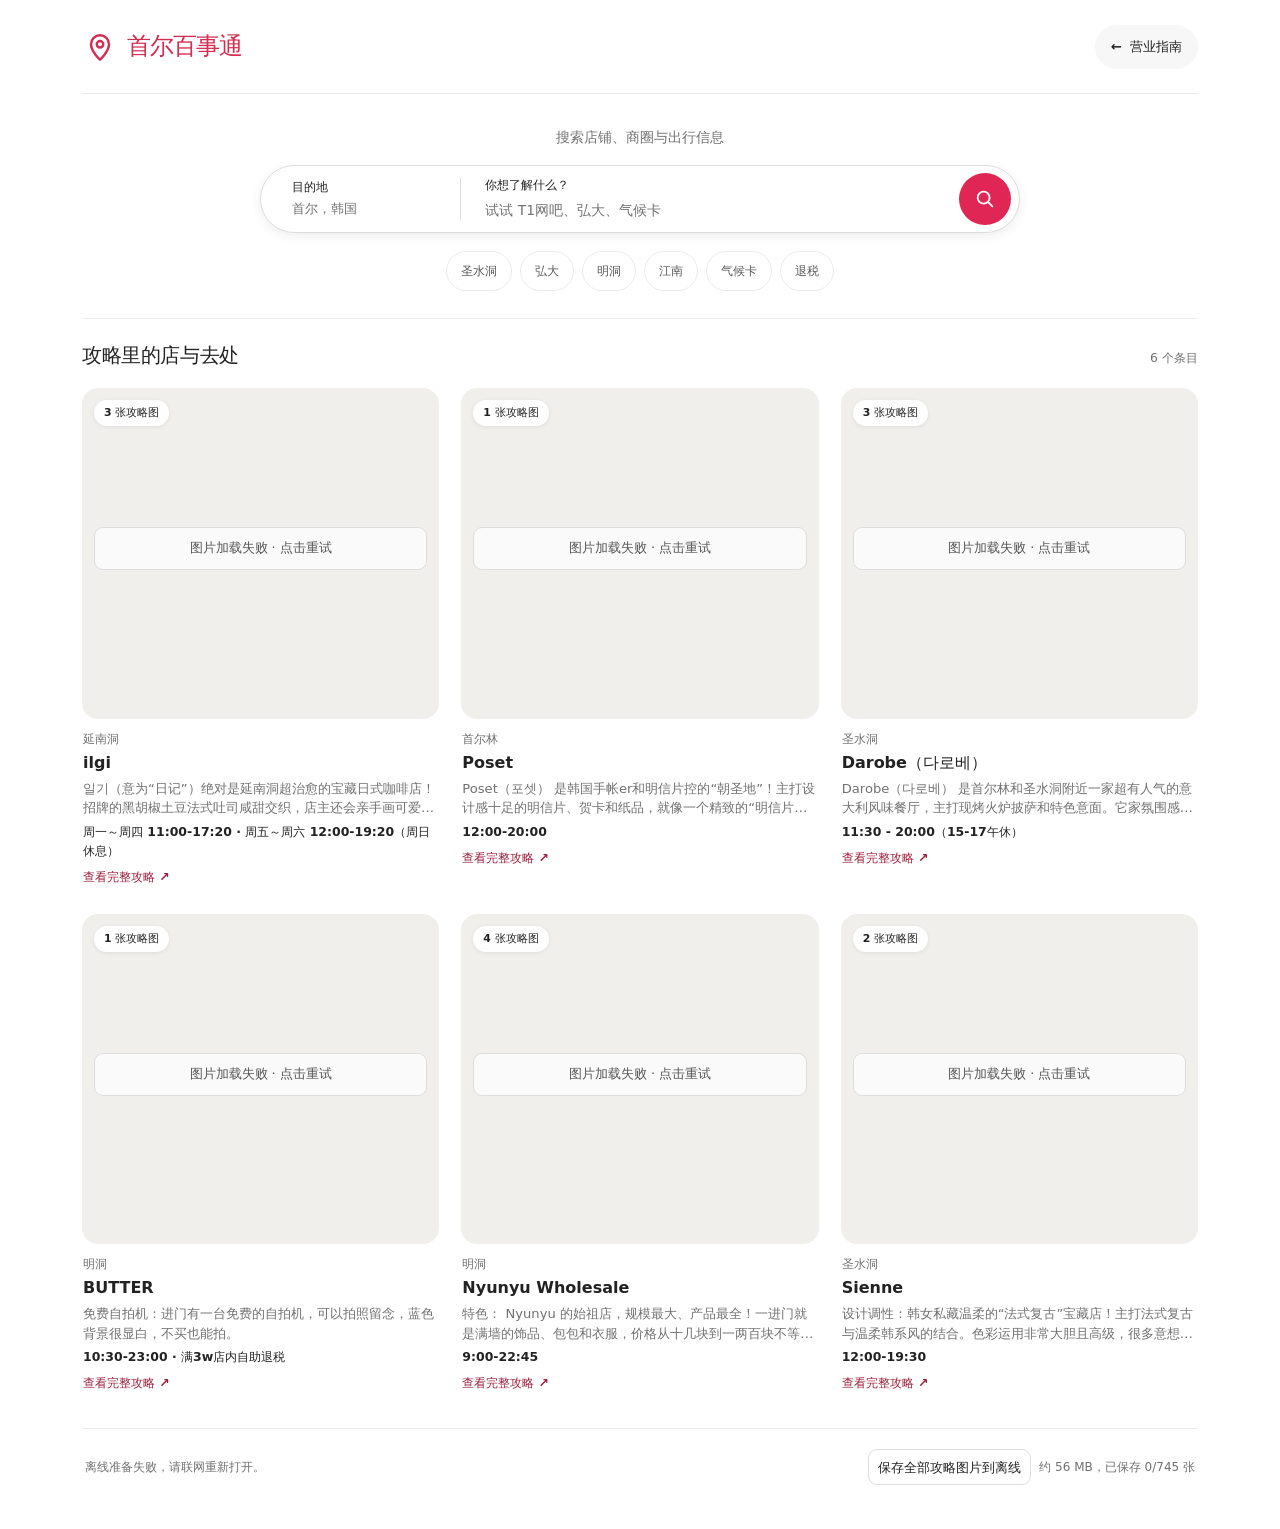
==== guide.html @ 72b35208 "Add offline guide and original image packs 1–3" ====
<!doctype html>
<html lang="zh-CN" data-app-version="images-15">
<head>
  <meta charset="utf-8">
  <meta name="viewport" content="width=device-width, initial-scale=1, viewport-fit=cover">
  <meta name="theme-color" content="#ffffff">
  <title>首尔百事通</title>
  <link rel="icon" href="data:image/svg+xml,%3Csvg xmlns='http://www.w3.org/2000/svg' viewBox='0 0 40 40'%3E%3Crect width='40' height='40' rx='12' fill='%2324ab8b'/%3E%3Cpath d='M12 31V11h16v20m-16 0h16m-5-10h1' stroke='%230b392d' fill='none' stroke-width='2.5' stroke-linecap='round'/%3E%3C/svg%3E">
  <link rel="stylesheet" href="./style.css">
  <link rel="stylesheet" href="./guide.css?v=images-15">
  <script defer src="./site.js?v=images-15"></script>
  <script defer src="./guide-data.js"></script>
  <script defer src="./guide-ocr.js"></script>
  <script defer src="./guide.js?v=images-15"></script>
</head>
<body class="guide-page">
  <main aria-labelledby="guide-title">
    <header class="guide-topbar">
      <div class="guide-brand">
        <svg viewBox="0 0 40 40" fill="none" aria-hidden="true"><path d="M30 17c0 8-10 17-10 17S10 25 10 17a10 10 0 1 1 20 0Z" stroke="currentColor" stroke-width="2.7"/><circle cx="20" cy="17" r="3.6" stroke="currentColor" stroke-width="2.7"/></svg>
        <h1 id="guide-title">首尔百事通</h1>
      </div>
      <a class="guide-home-link" href="./"><span aria-hidden="true">←</span> 营业指南</a>
    </header>
    <section class="guide-search-area" aria-label="搜索首尔攻略">
      <p class="guide-intro">搜索店铺、商圈与出行信息</p>
      <form class="guide-form" id="guide-search" role="search">
        <div class="guide-destination"><span>目的地</span><strong>首尔，韩国</strong></div>
        <label for="guide-query"><span>你想了解什么？</span>
          <input id="guide-query" type="search" placeholder="试试 T1网吧、弘大、气候卡" aria-label="搜索攻略关键词" required>
        </label>
        <button type="submit" aria-label="搜索">
          <svg viewBox="0 0 24 24" fill="none" aria-hidden="true"><circle cx="10.5" cy="10.5" r="6.5" stroke="currentColor" stroke-width="2"/><path d="m16 16 4 4" stroke="currentColor" stroke-width="2" stroke-linecap="round"/></svg>
        </button>
      </form>
      <div class="guide-shortcuts" aria-label="快捷搜索">
        <button type="button" data-query="圣水洞">圣水洞</button>
        <button type="button" data-query="弘大">弘大</button>
        <button type="button" data-query="明洞">明洞</button>
        <button type="button" data-query="江南">江南</button>
        <button type="button" data-query="气候卡">气候卡</button>
        <button type="button" data-query="退税">退税</button>
      </div>
    </section>
    <div class="guide-results-heading"><h2 id="guide-results-title">攻略里的店与去处</h2><span id="guide-result-count"></span></div>
    <p id="guide-summary" role="status" hidden></p>
    <div id="guide-results"></div>
    <button id="guide-more" type="button" hidden>显示更多结果</button>
    <footer class="guide-tools">
      <p id="offline" role="status">正在准备离线使用…</p>
      <div id="guide-download" class="guide-download" hidden>
        <button id="guide-save-images" type="button">保存全部攻略图片到离线</button>
        <p id="guide-download-status" role="status"></p>
      </div>
    </footer>
  </main>
</body>
</html>
---- style.css ----
:root {
  color-scheme: light;
  font-family: -apple-system, BlinkMacSystemFont, "PingFang SC", "Microsoft YaHei", system-ui, sans-serif;
  color: #142d27;
  background: #f7f7ef;
  font-synthesis: none;
  --ink: #142d27;
  --muted: #4e625a;
  --paper: #fffefa;
  --mint: #77dfc2;
  --pink: #fbe0eb;
  --blue: #ddecfc;
  --rule: #dce3d8;
}
* { box-sizing: border-box; }
body { margin: 0; }
[hidden] { display: none !important; }
main { width: min(100%, 660px); margin: auto; padding: 26px 16px 28px; }
.hero {
  display: grid;
  grid-template-columns: minmax(0, 1fr) clamp(72px, 20%, 104px);
  align-items: center;
  gap: 8px;
  padding: 16px 5px 21px;
}
.hero .clock-line { flex-wrap: wrap; }
.map-entry { display: block; border-radius: 10px; }
.map-entry img { display: block; width: 100%; height: auto; }
@media (min-width: 550px) {
  .hero { padding-right: 48px; }
  .map-entry { position: relative; top: -12px; }
}
@media (max-width: 360px) {
  .hero h1 { font-size: 1.95rem; }
}
@media (prefers-reduced-motion: no-preference) {
  @view-transition { navigation: auto; }
  ::view-transition-old(root), ::view-transition-new(root) {
    animation-duration: 240ms;
    animation-timing-function: ease-in-out;
  }
}

.eyebrow { display: flex; align-items: center; gap: 8px; font-size: .69rem; letter-spacing: .14em; font-weight: 760; }
.pin { width: 10px; height: 10px; background: #24ab8b; border-radius: 50%; }
h1 { font-size: clamp(2.25rem, 8vw, 3.6rem); margin: 9px 0 12px; letter-spacing: -.055em; line-height: 1.15; }
.clock-line { display: flex; align-items: baseline; gap: 8px; font-size: .81rem; color: var(--muted); }
.clock-line time { color: var(--ink); font-size: 1.12rem; font-weight: 750; font-variant-numeric: tabular-nums; }
.filters {
  display: grid; grid-template-columns: 1fr 1fr; gap: 10px;
  background: var(--mint); border: 1px solid #298e74; border-radius: 20px; padding: 12px;
}
.filters label { min-width: 0; font-size: .73rem; font-weight: 750; display: grid; gap: 4px; }
.filters select, .filters input {
  min-width: 0; width: 100%; min-height: 44px; border: 1px solid #378771;
  border-radius: 11px; color: var(--ink); padding: 8px 9px; background: #ecfff7;
  font: inherit; font-size: 1rem;
}
#custom-field { grid-column: 1 / -1; }
.section-top { display: flex; align-items: center; justify-content: space-between; gap: 10px; padding: 22px 2px 11px; }
h2 { font-size: 1.22rem; margin: 0; }
.count { flex-shrink: 0; color: var(--muted); font-size: .8rem; font-weight: 650; }
.columns, .row { display: grid; grid-template-columns: minmax(0, 1fr) 106px; gap: 5px; }
.columns { padding: 0 0 6px; color: var(--muted); font-size: .72rem; font-weight: 750; }
.columns span { padding-inline: 11px; }
.columns span:last-child { text-align: center; }
.shops { margin: 0; padding: 0; list-style: none; }
.shop { margin-bottom: 5px; }
.row { padding: 0; list-style: none; cursor: pointer; }
.row::-webkit-details-marker { display: none; }
.name, .closing { padding: 10px 11px; border-radius: 9px; min-height: 54px; }
.name { background: var(--pink); display: grid; align-content: center; gap: 3px; overflow-wrap: anywhere; }
.name strong { line-height: 1.22; font-size: .95rem; }
.name small { font-size: .68rem; color: #66545c; }
.closing { background: var(--blue); text-align: center; display: grid; place-content: center; font-variant-numeric: tabular-nums; }
.closing strong { font-size: 1rem; }
.closing small { font-size: .65rem; color: #435872; }
.shop details[open] .name, .shop details[open] .closing { border-radius: 9px 9px 3px 3px; }
.shop-info { padding: 8px 11px 10px; background: var(--paper); border: 1px solid var(--rule); border-top: 0; border-radius: 0 0 9px 9px; font-size: .8rem; }
.shop-info p { margin: 3px 0; line-height: 1.45; }
.empty { margin: 0; padding: 20px 12px; border: 1px dashed #a3b6ac; border-radius: 12px; color: var(--muted); font-size: .88rem; }
.other { margin-top: 15px; }
.other > summary { cursor: pointer; color: var(--muted); font-size: .85rem; min-height: 44px; padding: 12px 5px; }
.other .name, .other .closing { background: #eeeee6; }
footer { color: var(--muted); font-size: .75rem; padding: 13px 3px 0; line-height: 1.5; }
footer p { margin: 4px 0; }
#offline { margin: 8px 0 0; font-size: .75rem; font-weight: 650; color: var(--muted); }
:focus-visible { outline: 3px solid #1e6052; outline-offset: 2px; }
@media (min-width: 480px) {
  main { padding-inline: 24px; }
  .columns, .row { grid-template-columns: minmax(0, 1fr) 128px; }
  .name, .closing { padding-inline: 14px; }
}

.view-nav {
  display: flex; align-items: center; justify-content: space-between; gap: 12px;
  margin-bottom: 13px; font-size: .82rem;
}
.view-nav a {
  display: inline-flex; align-items: center; min-height: 44px;
  color: var(--muted); text-decoration-thickness: 1px; text-underline-offset: 4px;
}
.guide-header { margin-bottom: 18px; }
.guide-header h1 { margin: 0; }
.guide-form {
  display: flex; width: 100%; min-width: 0;
  border: 1px solid #b46e86; border-radius: 100px;
  background: #fff9fb; color: #442330; padding: 3px;
}
.guide-form input {
  flex: 1; min-width: 0; width: 0; border: 0; border-radius: 100px;
  padding: 0 13px; background: transparent; font: inherit; color: inherit; font-size: 16px;
}
.guide-form input::placeholder { color: #75525e; }
.guide-form button {
  flex: 0 0 65px; min-height: 44px; border: 0; border-radius: 100px;
  background: #7c3854; color: white; font: inherit; cursor: pointer;
}
.guide-tools { margin-top: 20px; border-top: 1px solid var(--rule); }
.guide-tools #offline { margin-top: 0; }
#guide-summary { color: var(--muted); font-size: .84rem; margin: 12px 0; }
.guide-download { margin-top: 10px; display: flex; flex-wrap: wrap; align-items: center; gap: 5px 9px; }
.guide-download p { color: var(--muted); font-size: .75rem; margin: 0; }
.guide-download button, #guide-more {
  border: 1px solid #e3bdcd; border-radius: 9px; background: #fff2f6; color: #643b4b;
  min-height: 36px; padding: 6px 9px; font: inherit; font-size: .8rem; cursor: pointer;
}
.guide-download button:disabled { cursor: default; opacity: .7; }
.guide-hit { border: 1px solid #ead0dc; border-radius: 14px; margin: 0 0 9px; overflow: hidden; }
.guide-hit summary { background: #fbe0eb; cursor: pointer; padding: 12px; overflow-wrap: anywhere; }
.guide-hit summary small { display: block; margin: 4px 0 0 15px; color: #694d58; font-size: .72rem; }
.guide-content { padding: 4px 12px 12px; }
.guide-content p { line-height: 1.58; font-size: .88rem; margin: 10px 0; overflow-wrap: anywhere; }
.guide-content .guide-hours { color: #285a4c; font-weight: 740; background: #e4f5ed; padding: 8px; border-radius: 8px; }
.guide-content .guide-subhead { font-size: .95rem; margin: 16px 0 0; }
.guide-content a { display: block; margin: 9px 0; }
.guide-content img { display: block; max-width: 100%; max-height: 64vh; object-fit: contain; border-radius: 8px; }
.guide-content .guide-image-error { padding: 8px; color: var(--muted); background: #f3f3eb; }
---- guide.css ----
html:has(.guide-page) { background: #fff; }
.guide-page {
  --ink: #222;
  --muted: #717171;
  --paper: #fff;
  --rule: #ebebeb;
  color: var(--ink);
  background: #fff;
}
.guide-page main { width: min(100%, 1180px); padding: 0 32px 24px; }
.guide-topbar {
  min-height: 94px; display: flex; align-items: center; justify-content: space-between;
  gap: 16px; border-bottom: 1px solid var(--rule);
}
.guide-brand { display: flex; gap: 9px; align-items: center; color: #d42d50; }
.guide-brand svg { width: 36px; height: 36px; }
.guide-brand h1 { margin: 0; font-size: 1.48rem; letter-spacing: -.04em; font-weight: 750; }
.guide-home-link {
  min-height: 44px; display: flex; gap: 8px; align-items: center;
  padding: 0 16px; background: #f7f7f7; border-radius: 30px;
  color: #222; text-decoration: none; font-size: .82rem; font-weight: 600;
}
.guide-home-link:hover { background: #eee; }
.guide-search-area { padding: 34px 0 27px; }
.guide-intro { text-align: center; color: #717171; font-size: .9rem; margin: 0 0 18px; }
.guide-page .guide-form {
  width: min(100%, 760px); margin: 0 auto; padding: 7px;
  align-items: center; background: #fff; color: #222;
  border: 1px solid #ddd; border-radius: 100px;
  box-shadow: 0 3px 12px #00000012;
}
.guide-destination {
  flex: 0 0 26%; padding: 2px 24px; display: grid; gap: 5px; border-right: 1px solid #ddd;
}
.guide-destination span, .guide-page .guide-form label > span { font-size: .73rem; font-weight: 700; }
.guide-destination strong { color: #717171; font-size: .84rem; font-weight: 400; }
.guide-page .guide-form label { flex: 1; min-width: 0; display: grid; gap: 5px; padding: 5px 24px; cursor: text; }
.guide-page .guide-form input { width: 100%; padding: 0; height: 22px; border-radius: 0; font-size: 16px; }
.guide-page .guide-form input::placeholder { color: #717171; font-size: .86rem; }
.guide-page .guide-form input:focus-visible { outline: none; }
.guide-page .guide-form:focus-within { border-color: #888; box-shadow: 0 3px 14px #00000018; }
.guide-page .guide-form button {
  flex: 0 0 52px; height: 52px; border-radius: 50%; background: #df2654;
  display: grid; place-items: center; padding: 0; margin-right: 1px;
}
.guide-page .guide-form button:hover { background: #c71544; }
.guide-page .guide-form button svg { width: 22px; height: 22px; }
.guide-shortcuts { display: flex; gap: 8px; justify-content: center; flex-wrap: wrap; margin-top: 18px; }
.guide-shortcuts button {
  padding: 8px 14px; min-height: 40px; border: 1px solid #ebebeb; border-radius: 20px;
  background: white; font: inherit; color: #585858; font-size: .78rem; cursor: pointer;
}
.guide-shortcuts button:hover { border-color: #888; }
.guide-shortcuts button[aria-pressed="true"] { border-color: #222; background: #f7f7f7; color: #222; }
.guide-results-heading {
  display: flex; justify-content: space-between; align-items: baseline; gap: 12px;
  border-top: 1px solid var(--rule); padding-top: 23px; margin-bottom: 19px;
}
.guide-results-heading h2 { font-size: 1.22rem; letter-spacing: -.02em; line-height: 1.4; }
#guide-result-count { font-size: .78rem; color: var(--muted); flex-shrink: 0; }
#guide-results { display: grid; grid-template-columns: repeat(3, minmax(0, 1fr)); gap: 28px 22px; align-items: start; }
.guide-page .guide-hit { margin: 0; border: none; border-radius: 0; overflow: visible; min-width: 0; }
.guide-page .guide-hit summary { list-style: none; padding: 0; background: white; border-radius: 14px; }
.guide-page .guide-hit summary::-webkit-details-marker { display: none; }
.guide-cover {
  display: block; position: relative; border-radius: 16px; background: #f0efeb;
  overflow: hidden; aspect-ratio: 1.08;
}
.guide-cover > img { width: 100%; height: 100%; display: block; object-fit: cover; object-position: center 35%; }
.guide-cover-badge {
  position: absolute; top: 12px; left: 12px; padding: 6px 10px; border-radius: 20px;
  color: #222; background: #ffffffef; font-size: .68rem; font-weight: 650;
  box-shadow: 0 1px 4px #00000014;
}
.guide-card-copy { display: grid; gap: 5px; padding: 13px 1px 0; }
.guide-page .guide-hit summary small { margin: 0; font-size: .73rem; font-weight: 400; color: #717171; }
.guide-card-copy > strong { font-size: 1rem; font-weight: 650; line-height: 1.35; }
.guide-card-excerpt { color: #717171; line-height: 1.5; font-size: .82rem; display: -webkit-box; -webkit-box-orient: vertical; -webkit-line-clamp: 2; overflow: hidden; }
.guide-card-hours { display: -webkit-box; -webkit-box-orient: vertical; -webkit-line-clamp: 2; overflow: hidden; font-size: .78rem; font-weight: 550; line-height: 1.5; }
.guide-card-action { margin-top: 3px; color: #9b203d; font-size: .77rem; font-weight: 600; }
.guide-page .guide-hit[open] {
  grid-column: 1 / -1; padding-bottom: 18px; border-bottom: 1px solid var(--rule);
}
.guide-page .guide-hit[open] summary { display: grid; grid-template-columns: 220px minmax(0, 1fr); gap: 24px; align-items: center; }
.guide-hit[open] .guide-cover { aspect-ratio: 1.2; }
.guide-hit[open] .guide-cover > img { object-fit: contain; }
.guide-hit[open] .guide-card-copy { padding: 0; gap: 8px; }
.guide-hit[open] .guide-card-copy > strong { font-size: 1.5rem; }
.guide-hit[open] .guide-card-excerpt { -webkit-line-clamp: 3; }
.guide-hit[open] .guide-card-action { font-size: 0; }
.guide-hit[open] .guide-card-action::after { content: "收起攻略 ↑"; font-size: .77rem; }
.guide-page .guide-content { padding: 16px 0 0; max-width: 760px; margin: auto; }
.guide-page .guide-content p { color: #3f3f3f; font-size: .94rem; line-height: 1.8; margin-block: 14px; }
.guide-page .guide-content .guide-subhead { margin-top: 26px; font-size: 1.04rem; color: #222; }
.guide-page .guide-content .guide-hours { background: #f7f7f7; border: 1px solid #ebebeb; border-radius: 12px; padding: 12px 16px; color: #222; font-weight: 550; }
.guide-page .guide-content a { margin-block: 20px; }
.guide-page .guide-content img { margin: auto; border-radius: 14px; }
.guide-page .guide-tools { display: flex; flex-wrap: wrap; justify-content: space-between; align-items: center; gap: 12px; margin-top: 36px; padding-block: 20px; }
.guide-page .guide-download { margin: 0; gap: 8px; }
.guide-page .guide-download button, .guide-page #guide-more {
  border-color: #ddd; color: #222; border-radius: 9px; background: white; font-weight: 550;
}
.guide-page #guide-more { margin-top: 24px; padding: 10px 20px; min-height: 44px; }
.guide-page :focus-visible { outline-color: #d42d50; }
@media (max-width: 760px) {
  .guide-page main { padding-inline: 22px; }
  #guide-results { grid-template-columns: repeat(2, minmax(0, 1fr)); gap: 23px 16px; }
  .guide-page .guide-hit[open] summary { grid-template-columns: 160px minmax(0, 1fr); gap: 18px; }
  .guide-hit[open] .guide-card-copy > strong { font-size: 1.2rem; }
}
@media (max-width: 480px) {
  .guide-page main { padding-inline: 20px; }
  .guide-topbar { min-height: 82px; gap: 8px; }
  .guide-brand { gap: 5px; }
  .guide-brand svg { width: 28px; height: 32px; }
  .guide-brand h1 { font-size: 1.2rem; }
  .guide-home-link { padding-inline: 11px; font-size: .74rem; gap: 5px; }
  .guide-search-area { padding-block: 24px 22px; }
  .guide-intro { font-size: .81rem; text-align: left; margin-bottom: 13px; }
  .guide-destination { display: none; }
  .guide-page .guide-form label { padding: 3px 10px 3px 14px; gap: 4px; }
  .guide-page .guide-form input::placeholder { font-size: .77rem; }
  .guide-page .guide-form button { flex-basis: 46px; height: 46px; }
  .guide-shortcuts { justify-content: flex-start; gap: 7px; margin-top: 15px; }
  .guide-shortcuts button { padding-inline: 12px; min-height: 36px; }
  .guide-results-heading { padding-top: 20px; margin-bottom: 17px; }
  .guide-results-heading h2 { font-size: 1.08rem; }
  #guide-result-count { font-size: .71rem; }
  #guide-results { gap: 24px 13px; }
  .guide-cover { border-radius: 13px; aspect-ratio: .95; }
  .guide-cover-badge { top: 8px; left: 8px; font-size: .6rem; padding: 5px 7px; }
  .guide-card-copy { padding-top: 10px; gap: 4px; }
  .guide-card-copy > strong { font-size: .9rem; }
  .guide-page .guide-hit summary small { font-size: .68rem; }
  .guide-card-excerpt { font-size: .73rem; }
  .guide-card-hours { display: -webkit-box; -webkit-box-orient: vertical; -webkit-line-clamp: 2; overflow: hidden; font-size: .69rem; }
  .guide-card-action { font-size: .7rem; }
  .guide-page .guide-hit[open] summary { grid-template-columns: 112px minmax(0, 1fr); gap: 15px; }
  .guide-hit[open] .guide-cover { aspect-ratio: .82; }
  .guide-hit[open] .guide-card-excerpt { -webkit-line-clamp: 2; font-size: .75rem; }
  .guide-page .guide-content p { font-size: .9rem; line-height: 1.75; }
}


.guide-image-status {
  display: block; margin: 0; border: 1px solid #ddd; border-radius: 9px;
  padding: 12px; color: #555; background: #fafafa; font: inherit;
  font-size: .8rem; text-align: center; cursor: pointer;
}
.guide-cover .guide-image-status {
  position: absolute; inset: 42% 12px auto; padding: 12px 8px;
}
.guide-page .guide-hit-text { padding: 18px; border: 1px solid var(--rule); border-radius: 14px; }
.guide-hit-text .guide-card-copy { padding: 0; }
.guide-page .guide-hit-text[open] summary { display: block; }
.guide-text-label { font-size: .68rem; color: #717171; margin-bottom: 5px; }
.guide-page .guide-content img { width: auto; height: auto; }
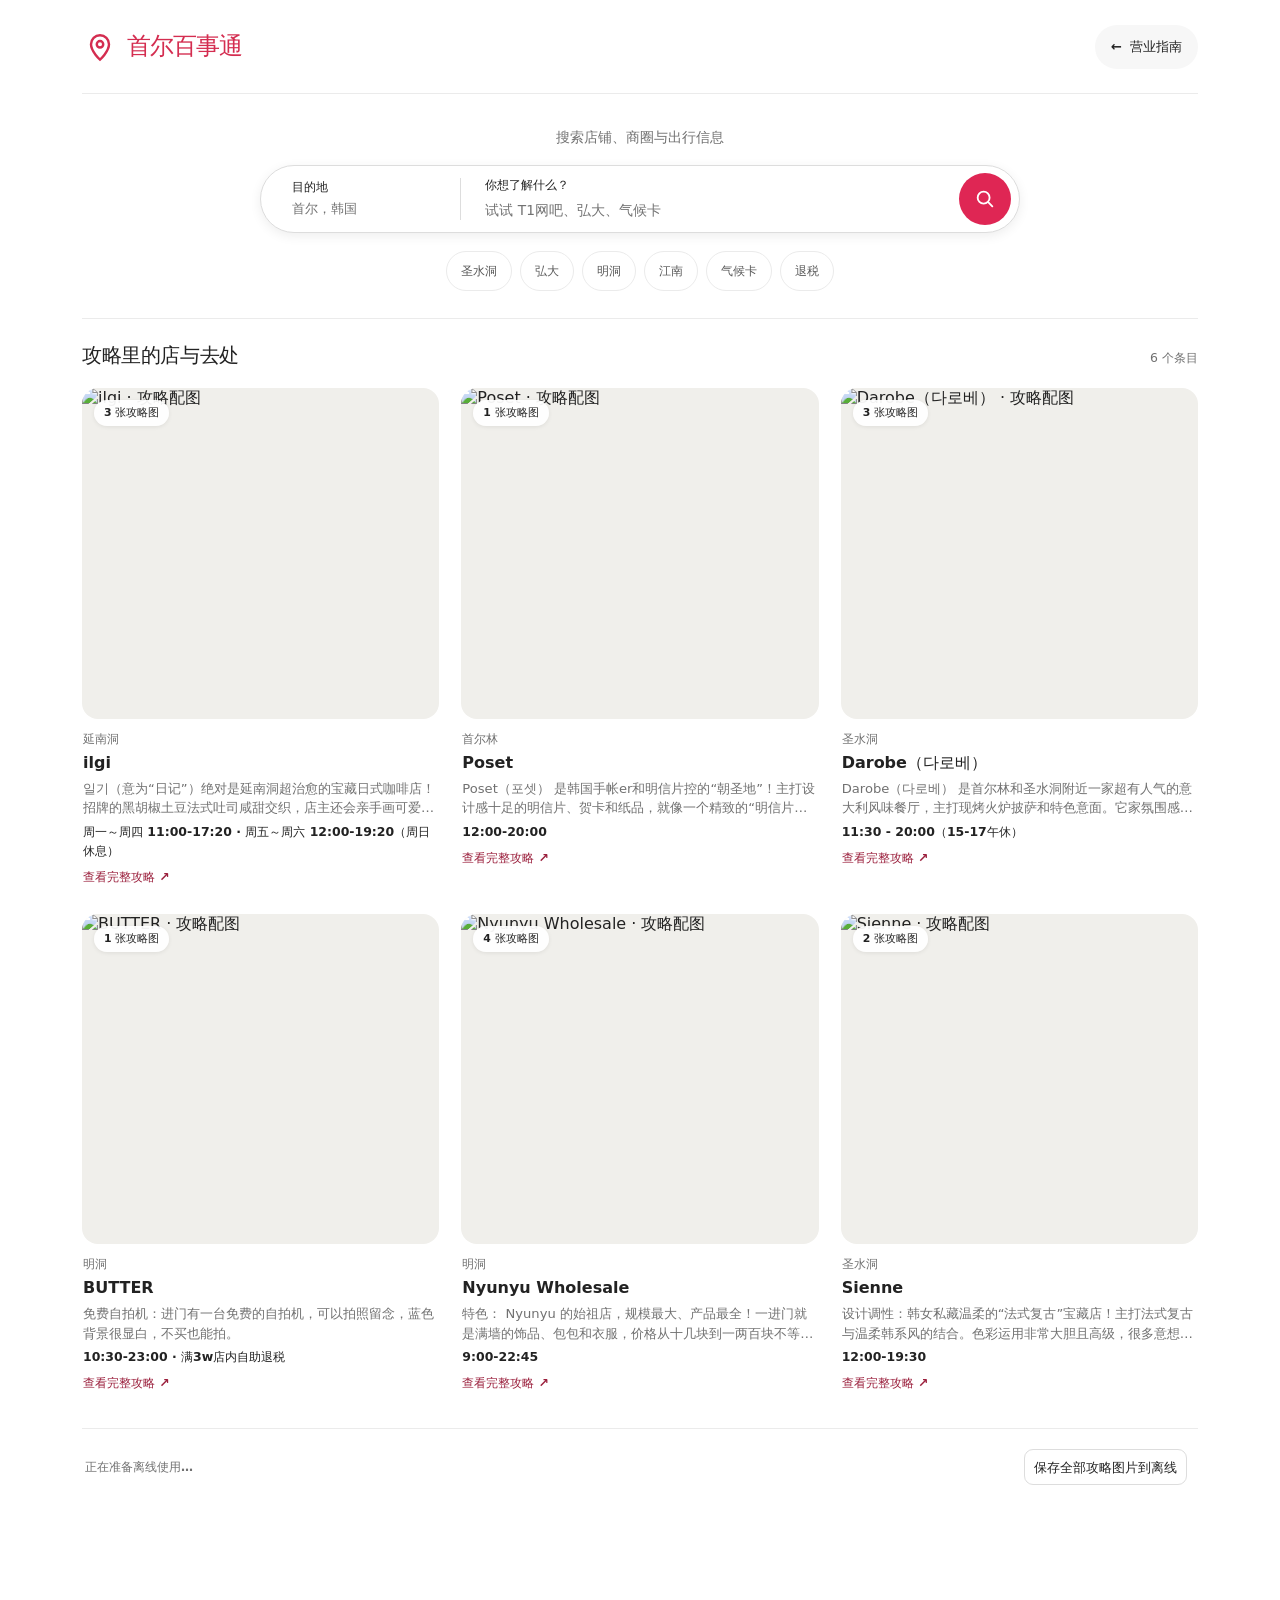
==== commit 3e2ba7cd: "Render readable guides immediately and bypass stale mobile cache" ====
--- a/guide.html
+++ b/guide.html
@@ -1,58 +1 @@
-<!doctype html>
-<html lang="zh-CN" data-app-version="images-15">
-<head>
-  <meta charset="utf-8">
-  <meta name="viewport" content="width=device-width, initial-scale=1, viewport-fit=cover">
-  <meta name="theme-color" content="#ffffff">
-  <title>首尔百事通</title>
-  <link rel="icon" href="data:image/svg+xml,%3Csvg xmlns='http://www.w3.org/2000/svg' viewBox='0 0 40 40'%3E%3Crect width='40' height='40' rx='12' fill='%2324ab8b'/%3E%3Cpath d='M12 31V11h16v20m-16 0h16m-5-10h1' stroke='%230b392d' fill='none' stroke-width='2.5' stroke-linecap='round'/%3E%3C/svg%3E">
-  <link rel="stylesheet" href="./style.css">
-  <link rel="stylesheet" href="./guide.css?v=images-15">
-  <script defer src="./site.js?v=images-15"></script>
-  <script defer src="./guide-data.js"></script>
-  <script defer src="./guide-ocr.js"></script>
-  <script defer src="./guide.js?v=images-15"></script>
-</head>
-<body class="guide-page">
-  <main aria-labelledby="guide-title">
-    <header class="guide-topbar">
-      <div class="guide-brand">
-        <svg viewBox="0 0 40 40" fill="none" aria-hidden="true"><path d="M30 17c0 8-10 17-10 17S10 25 10 17a10 10 0 1 1 20 0Z" stroke="currentColor" stroke-width="2.7"/><circle cx="20" cy="17" r="3.6" stroke="currentColor" stroke-width="2.7"/></svg>
-        <h1 id="guide-title">首尔百事通</h1>
-      </div>
-      <a class="guide-home-link" href="./"><span aria-hidden="true">←</span> 营业指南</a>
-    </header>
-    <section class="guide-search-area" aria-label="搜索首尔攻略">
-      <p class="guide-intro">搜索店铺、商圈与出行信息</p>
-      <form class="guide-form" id="guide-search" role="search">
-        <div class="guide-destination"><span>目的地</span><strong>首尔，韩国</strong></div>
-        <label for="guide-query"><span>你想了解什么？</span>
-          <input id="guide-query" type="search" placeholder="试试 T1网吧、弘大、气候卡" aria-label="搜索攻略关键词" required>
-        </label>
-        <button type="submit" aria-label="搜索">
-          <svg viewBox="0 0 24 24" fill="none" aria-hidden="true"><circle cx="10.5" cy="10.5" r="6.5" stroke="currentColor" stroke-width="2"/><path d="m16 16 4 4" stroke="currentColor" stroke-width="2" stroke-linecap="round"/></svg>
-        </button>
-      </form>
-      <div class="guide-shortcuts" aria-label="快捷搜索">
-        <button type="button" data-query="圣水洞">圣水洞</button>
-        <button type="button" data-query="弘大">弘大</button>
-        <button type="button" data-query="明洞">明洞</button>
-        <button type="button" data-query="江南">江南</button>
-        <button type="button" data-query="气候卡">气候卡</button>
-        <button type="button" data-query="退税">退税</button>
-      </div>
-    </section>
-    <div class="guide-results-heading"><h2 id="guide-results-title">攻略里的店与去处</h2><span id="guide-result-count"></span></div>
-    <p id="guide-summary" role="status" hidden></p>
-    <div id="guide-results"></div>
-    <button id="guide-more" type="button" hidden>显示更多结果</button>
-    <footer class="guide-tools">
-      <p id="offline" role="status">正在准备离线使用…</p>
-      <div id="guide-download" class="guide-download" hidden>
-        <button id="guide-save-images" type="button">保存全部攻略图片到离线</button>
-        <p id="guide-download-status" role="status"></p>
-      </div>
-    </footer>
-  </main>
-</body>
-</html>
+<!doctype html><html lang="zh-CN"><meta charset="utf-8"><meta name="viewport" content="width=device-width,initial-scale=1"><meta http-equiv="refresh" content="0;url=./guide-mobile.html"><title>首尔百事通</title><p><a href="./guide-mobile.html">打开首尔百事通</a></p></html>
